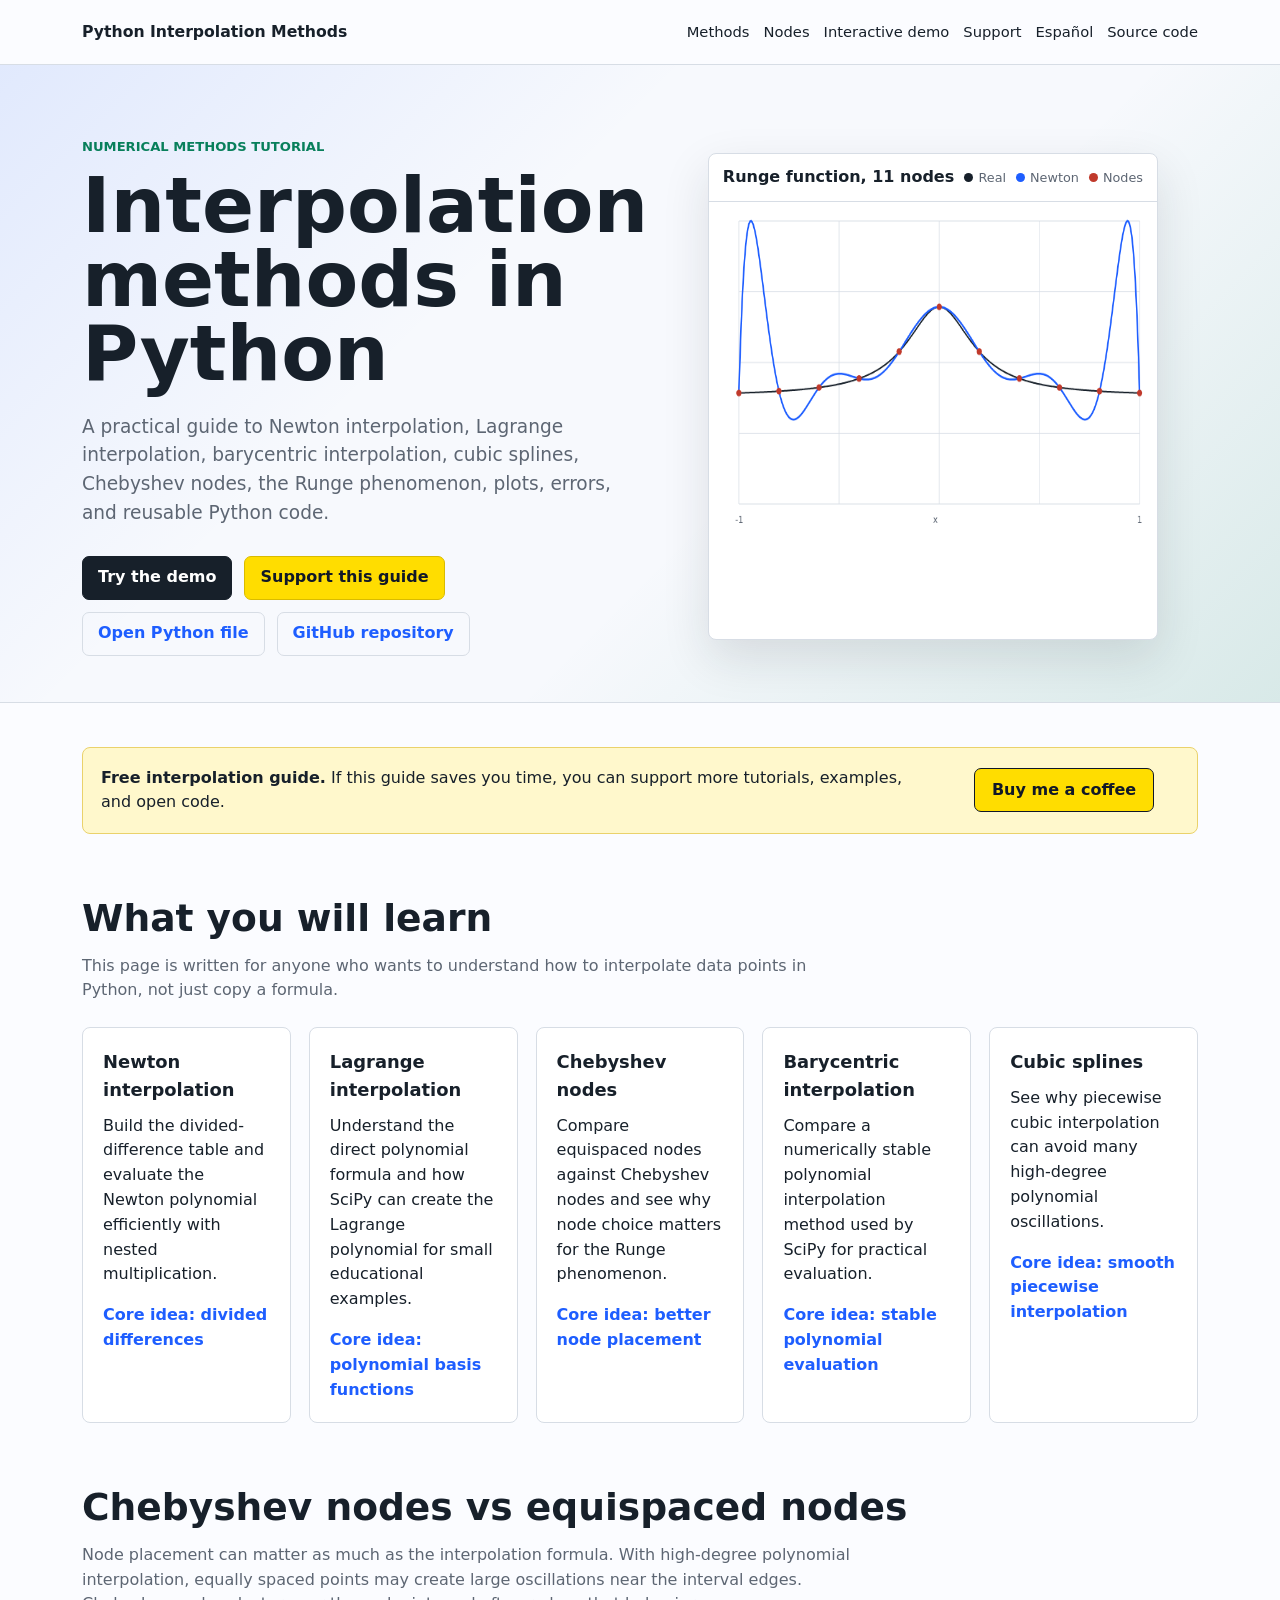
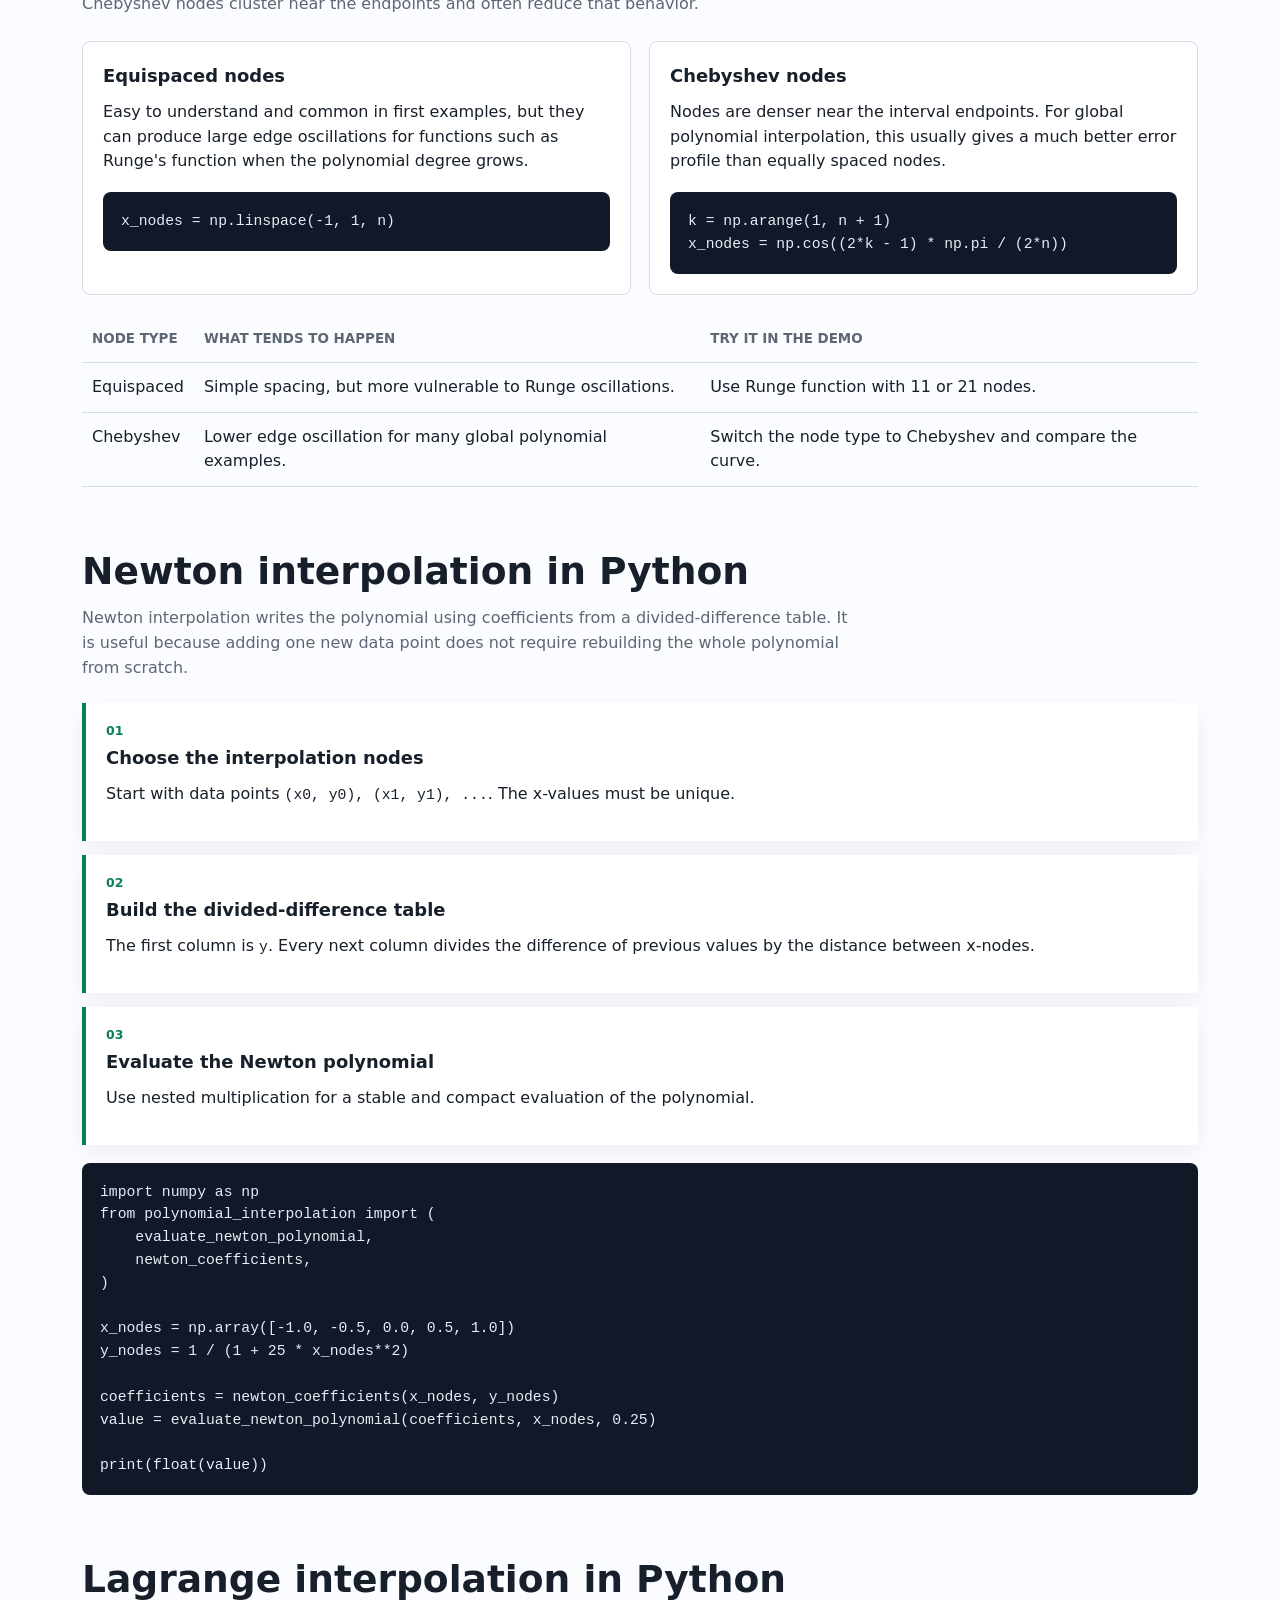
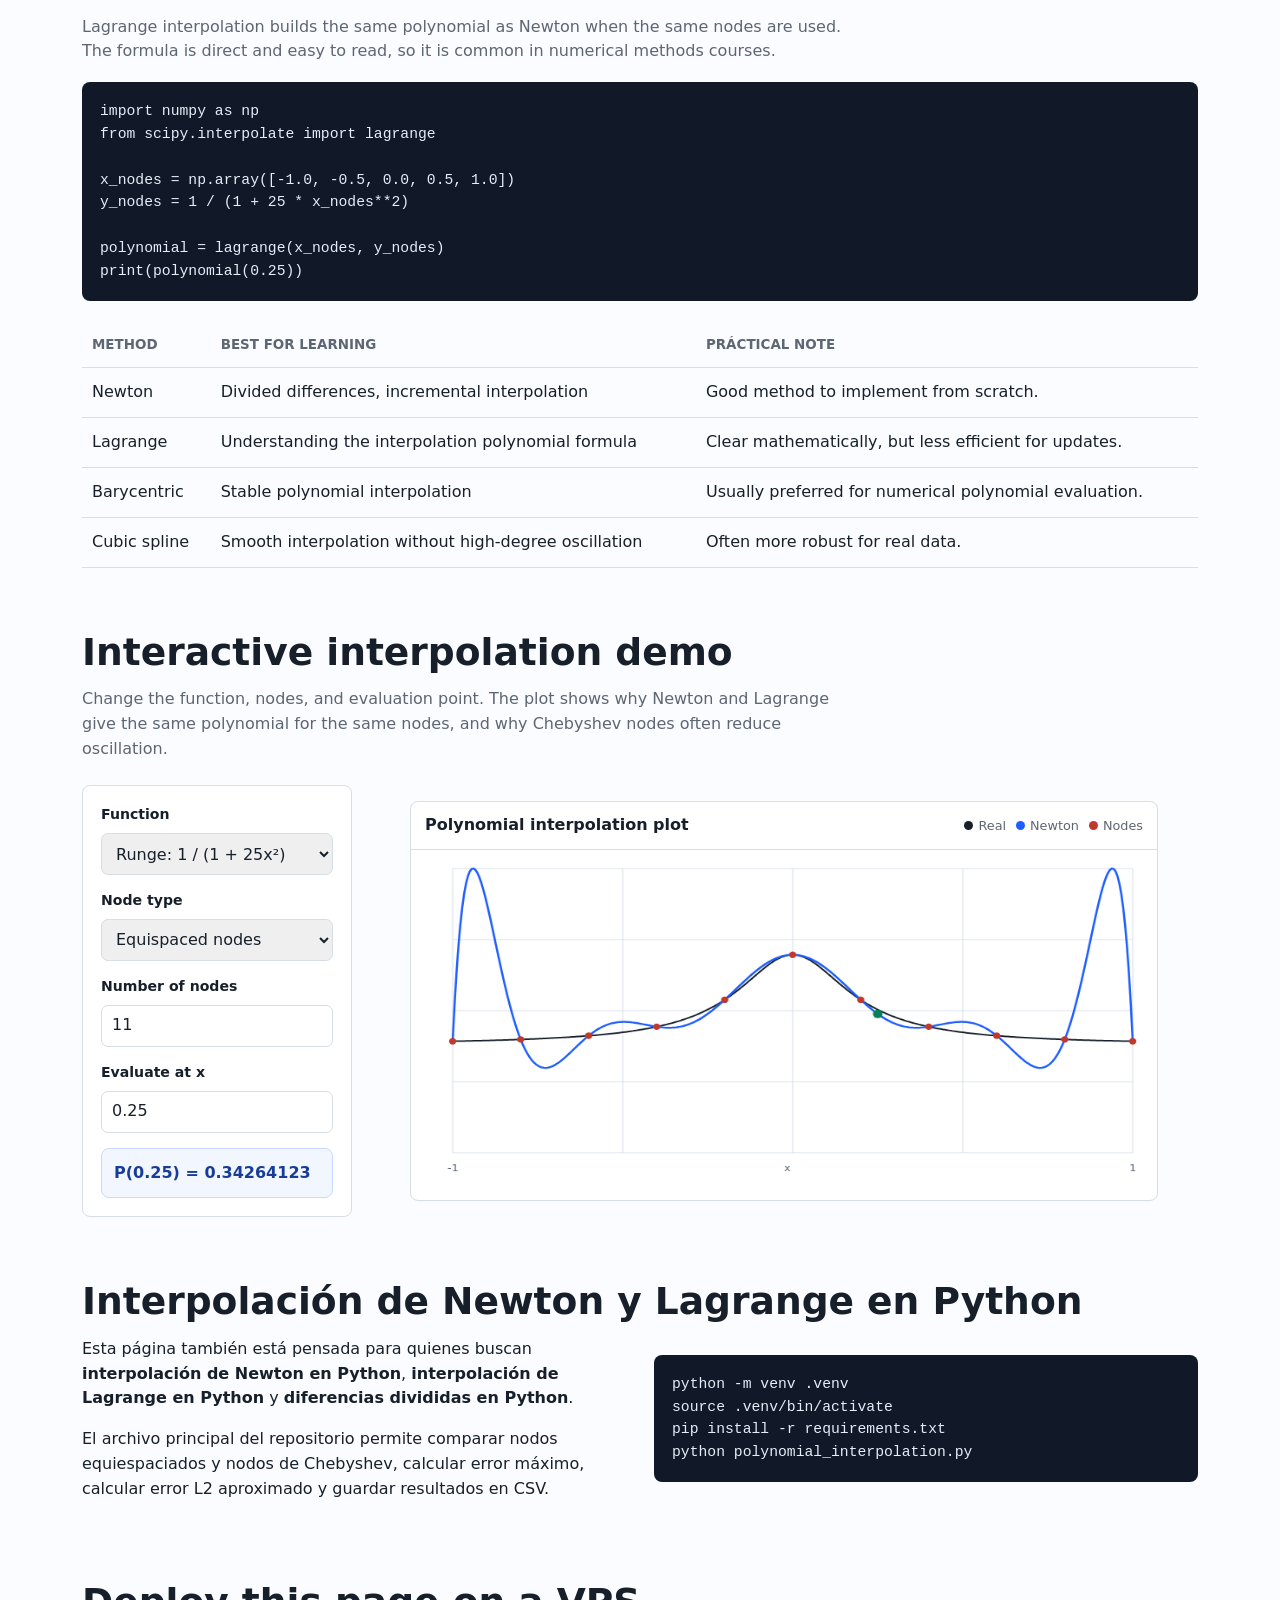
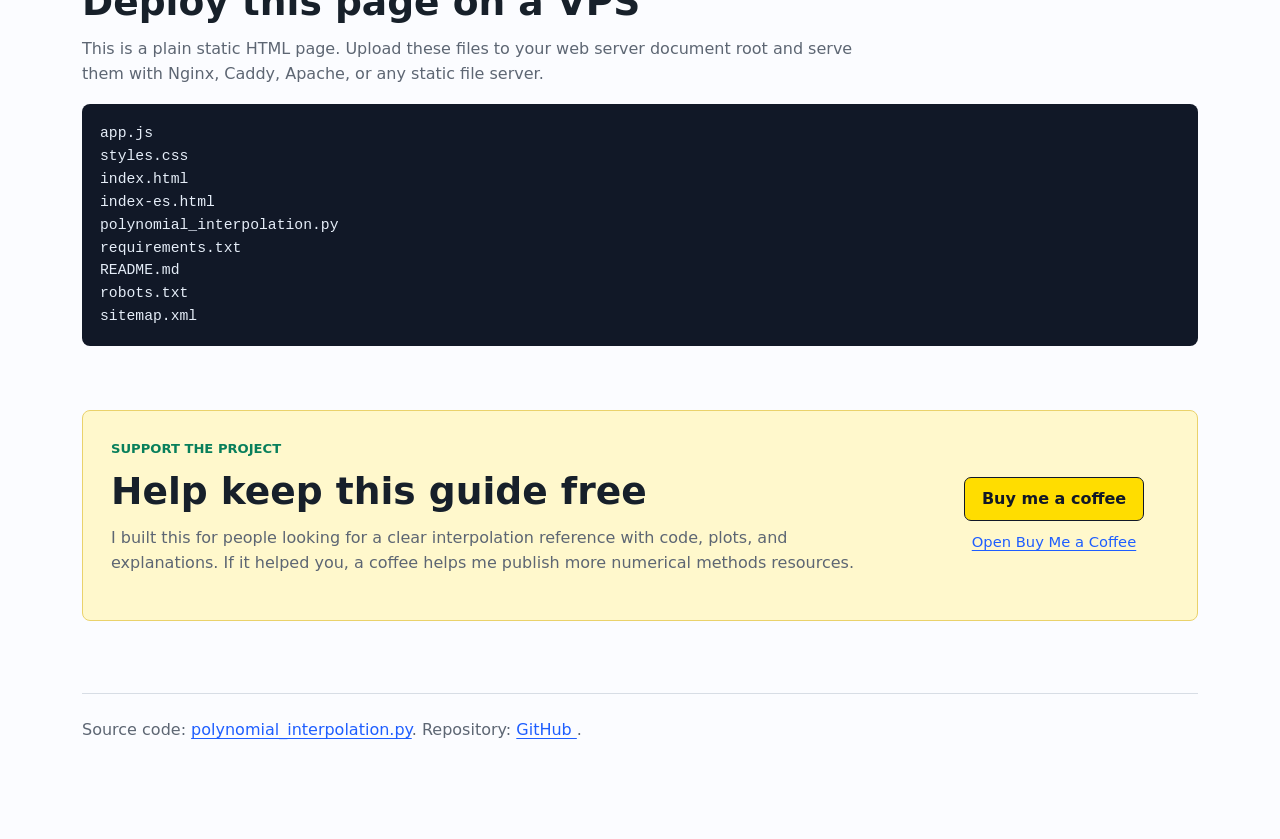
==== web/index.html @ 64d9ab90 "Add interactive Newton interpolation demo site Introduces a static web page with guides and interact" ====
<!doctype html>
<html lang="en">
  <head>
    <meta charset="utf-8">
    <meta name="viewport" content="width=device-width, initial-scale=1">
    <title>Interpolation Methods in Python | Newton, Lagrange, Splines</title>
    <meta
      name="description"
      content="Learn interpolation methods in Python: Newton, Lagrange, barycentric interpolation, cubic splines, divided differences, Chebyshev nodes, plots, and source code."
    >
    <meta
      name="keywords"
      content="Newton interpolation Python, Lagrange interpolation Python, barycentric interpolation Python, cubic splines Python, divided differences Python, polynomial interpolation Python, Chebyshev nodes Python, Runge phenomenon, numerical methods Python, SciPy interpolation"
    >
    <meta name="author" content="Jon Ramos">
    <meta name="robots" content="index, follow, max-image-preview:large">
    <link
      rel="canonical"
      href="https://jonramos.dev/newton-lagrange-interpolation-python/index.html"
    >
    <link
      rel="alternate"
      hreflang="en"
      href="https://jonramos.dev/newton-lagrange-interpolation-python/index.html"
    >
    <link
      rel="alternate"
      hreflang="es"
      href="https://jonramos.dev/newton-lagrange-interpolation-python/index-es.html"
    >
    <link
      rel="alternate"
      hreflang="x-default"
      href="https://jonramos.dev/newton-lagrange-interpolation-python/index.html"
    >
    <meta property="og:type" content="website">
    <meta
      property="og:title"
      content="Interpolation Methods in Python"
    >
    <meta
      property="og:description"
      content="A practical guide to Newton, Lagrange, barycentric interpolation, cubic splines, Chebyshev nodes, and the Runge phenomenon."
    >
    <meta name="twitter:card" content="summary_large_image">
    <meta
      name="twitter:title"
      content="Interpolation Methods in Python"
    >
    <meta
      name="twitter:description"
      content="Learn Newton, Lagrange, barycentric interpolation and cubic splines in Python with interactive examples."
    >
    <script type="application/ld+json">
      {
        "@context": "https://schema.org",
        "@type": "SoftwareSourceCode",
        "name": "Interpolation Methods in Python",
        "description": "Practical guide and Python source code for Newton interpolation, Lagrange interpolation, barycentric interpolation, cubic splines, divided differences, Chebyshev nodes and the Runge phenomenon.",
        "programmingLanguage": "Python",
        "learningResourceType": "Tutorial",
        "keywords": [
          "Newton interpolation Python",
          "Lagrange interpolation Python",
          "barycentric interpolation Python",
          "cubic splines Python",
          "divided differences Python",
          "polynomial interpolation",
          "Chebyshev nodes",
          "Runge phenomenon"
        ],
        "codeRepository": "https://github.com/jramosg/newton-interpolation-method-python"
      }
    </script>
    <link rel="stylesheet" href="styles.css">
  </head>
  <body>
    <header>
      <nav aria-label="Main navigation">
        <strong>Python Interpolation Methods</strong>
        <div>
          <a href="#methods">Methods</a>
          <a href="#nodes">Nodes</a>
          <a href="#demo">Interactive demo</a>
          <a href="#support">Support</a>
          <a href="index-es.html" lang="es">Español</a>
          <a href="polynomial_interpolation.py">Source code</a>
        </div>
      </nav>
    </header>

    <div class="hero">
      <div class="hero-inner">
        <div>
          <p class="eyebrow">Numerical methods tutorial</p>
          <h1>Interpolation methods in Python</h1>
          <p class="lead">
            A practical guide to Newton interpolation, Lagrange
            interpolation, barycentric interpolation, cubic splines, Chebyshev
            nodes, the Runge phenomenon, plots, errors, and reusable Python
            code.
          </p>
          <div class="hero-actions">
            <a class="button primary" href="#demo">Try the demo</a>
            <a class="button coffee-link" href="#support">
              Support this guide
            </a>
            <a class="button" href="polynomial_interpolation.py">
              Open Python file
            </a>
            <a
              class="button"
              href="https://github.com/jramosg/newton-interpolation-method-python"
            >
              GitHub repository
            </a>
          </div>
        </div>
        <figure class="hero-visual" aria-label="Interpolation plot preview">
          <div class="visual-toolbar">
            <strong>Runge function, 11 nodes</strong>
            <div class="legend">
              <span><i class="dot" style="background:#17202a"></i>Real</span>
              <span><i class="dot" style="background:#1e5eff"></i>Newton</span>
              <span><i class="dot" style="background:#c0392b"></i>Nodes</span>
            </div>
          </div>
          <canvas id="heroChart" width="720" height="420"></canvas>
        </figure>
      </div>
    </div>

    <main>
      <section class="support-strip" aria-label="Support this free guide">
        <div>
          <strong>Free interpolation guide.</strong>
          If this guide saves you time, you can support more tutorials,
          examples, and open code.
        </div>
        <div class="coffee-button">
          <a class="coffee-cta" href="https://www.buymeacoffee.com/jramosg">
            Buy me a coffee
          </a>
        </div>
      </section>

      <section id="methods" aria-labelledby="what">
        <h2 id="what">What you will learn</h2>
        <p class="section-lead">
          This page is written for anyone who wants to understand how to
          interpolate data points in Python, not just copy a formula.
        </p>
        <div class="grid">
          <article class="card">
            <h3>Newton interpolation</h3>
            <p>
              Build the divided-difference table and evaluate the Newton
              polynomial efficiently with nested multiplication.
            </p>
            <strong>Core idea: divided differences</strong>
          </article>
          <article class="card">
            <h3>Lagrange interpolation</h3>
            <p>
              Understand the direct polynomial formula and how SciPy can create
              the Lagrange polynomial for small educational examples.
            </p>
            <strong>Core idea: polynomial basis functions</strong>
          </article>
          <article class="card">
            <h3>Chebyshev nodes</h3>
            <p>
              Compare equispaced nodes against Chebyshev nodes and see why node
              choice matters for the Runge phenomenon.
            </p>
            <strong>Core idea: better node placement</strong>
          </article>
          <article class="card">
            <h3>Barycentric interpolation</h3>
            <p>
              Compare a numerically stable polynomial interpolation method used
              by SciPy for practical evaluation.
            </p>
            <strong>Core idea: stable polynomial evaluation</strong>
          </article>
          <article class="card">
            <h3>Cubic splines</h3>
            <p>
              See why piecewise cubic interpolation can avoid many high-degree
              polynomial oscillations.
            </p>
            <strong>Core idea: smooth piecewise interpolation</strong>
          </article>
        </div>
      </section>

      <section id="nodes" aria-labelledby="nodes-title">
        <h2 id="nodes-title">Chebyshev nodes vs equispaced nodes</h2>
        <p class="section-lead">
          Node placement can matter as much as the interpolation formula. With
          high-degree polynomial interpolation, equally spaced points may create
          large oscillations near the interval edges. Chebyshev nodes cluster
          near the endpoints and often reduce that behavior.
        </p>
        <div class="comparison-grid">
          <article class="card">
            <h3>Equispaced nodes</h3>
            <p>
              Easy to understand and common in first examples, but they can
              produce large edge oscillations for functions such as Runge's
              function when the polynomial degree grows.
            </p>
            <pre><code>x_nodes = np.linspace(-1, 1, n)</code></pre>
          </article>
          <article class="card">
            <h3>Chebyshev nodes</h3>
            <p>
              Nodes are denser near the interval endpoints. For global
              polynomial interpolation, this usually gives a much better error
              profile than equally spaced nodes.
            </p>
            <pre><code>k = np.arange(1, n + 1)
x_nodes = np.cos((2*k - 1) * np.pi / (2*n))</code></pre>
          </article>
        </div>
        <table>
          <thead>
            <tr>
              <th>Node type</th>
              <th>What tends to happen</th>
              <th>Try it in the demo</th>
            </tr>
          </thead>
          <tbody>
            <tr>
              <td>Equispaced</td>
              <td>Simple spacing, but more vulnerable to Runge oscillations.</td>
              <td>Use Runge function with 11 or 21 nodes.</td>
            </tr>
            <tr>
              <td>Chebyshev</td>
              <td>Lower edge oscillation for many global polynomial examples.</td>
              <td>Switch the node type to Chebyshev and compare the curve.</td>
            </tr>
          </tbody>
        </table>
      </section>

      <section id="newton" aria-labelledby="newton-title">
        <h2 id="newton-title">Newton interpolation in Python</h2>
        <p class="section-lead">
          Newton interpolation writes the polynomial using coefficients from a
          divided-difference table. It is useful because adding one new data
          point does not require rebuilding the whole polynomial from scratch.
        </p>
        <div class="steps">
          <article class="step">
            <h3>Choose the interpolation nodes</h3>
            <p>
              Start with data points <code>(x0, y0), (x1, y1), ...</code>.
              The x-values must be unique.
            </p>
          </article>
          <article class="step">
            <h3>Build the divided-difference table</h3>
            <p>
              The first column is <code>y</code>. Every next column divides the
              difference of previous values by the distance between x-nodes.
            </p>
          </article>
          <article class="step">
            <h3>Evaluate the Newton polynomial</h3>
            <p>
              Use nested multiplication for a stable and compact evaluation of
              the polynomial.
            </p>
          </article>
        </div>
        <pre><code>import numpy as np
from polynomial_interpolation import (
    evaluate_newton_polynomial,
    newton_coefficients,
)

x_nodes = np.array([-1.0, -0.5, 0.0, 0.5, 1.0])
y_nodes = 1 / (1 + 25 * x_nodes**2)

coefficients = newton_coefficients(x_nodes, y_nodes)
value = evaluate_newton_polynomial(coefficients, x_nodes, 0.25)

print(float(value))</code></pre>
      </section>

      <section id="lagrange" aria-labelledby="lagrange-title">
        <h2 id="lagrange-title">Lagrange interpolation in Python</h2>
        <p class="section-lead">
          Lagrange interpolation builds the same polynomial as Newton when the
          same nodes are used. The formula is direct and easy to read, so it is
          common in numerical methods courses.
        </p>
        <pre><code>import numpy as np
from scipy.interpolate import lagrange

x_nodes = np.array([-1.0, -0.5, 0.0, 0.5, 1.0])
y_nodes = 1 / (1 + 25 * x_nodes**2)

polynomial = lagrange(x_nodes, y_nodes)
print(polynomial(0.25))</code></pre>
        <table>
          <thead>
            <tr>
              <th>Method</th>
              <th>Best for learning</th>
              <th>Práctical note</th>
            </tr>
          </thead>
          <tbody>
            <tr>
              <td>Newton</td>
              <td>Divided differences, incremental interpolation</td>
              <td>Good method to implement from scratch.</td>
            </tr>
            <tr>
              <td>Lagrange</td>
              <td>Understanding the interpolation polynomial formula</td>
              <td>Clear mathematically, but less efficient for updates.</td>
            </tr>
            <tr>
              <td>Barycentric</td>
              <td>Stable polynomial interpolation</td>
              <td>Usually preferred for numerical polynomial evaluation.</td>
            </tr>
            <tr>
              <td>Cubic spline</td>
              <td>Smooth interpolation without high-degree oscillation</td>
              <td>Often more robust for real data.</td>
            </tr>
          </tbody>
        </table>
      </section>

      <section id="demo" aria-labelledby="demo-title">
        <h2 id="demo-title">Interactive interpolation demo</h2>
        <p class="section-lead">
          Change the function, nodes, and evaluation point. The plot shows why
          Newton and Lagrange give the same polynomial for the same nodes, and
          why Chebyshev nodes often reduce oscillation.
        </p>
        <div class="demo">
          <aside class="controls" aria-label="Interpolation controls">
            <div class="field">
              <label for="functionSelect">Function</label>
              <select id="functionSelect">
                <option value="runge">Runge: 1 / (1 + 25x²)</option>
                <option value="sin">sin(x)</option>
                <option value="gaussian">exp(-20x²)</option>
              </select>
            </div>
            <div class="field">
              <label for="nodeSelect">Node type</label>
              <select id="nodeSelect">
                <option value="equispaced">Equispaced nodes</option>
                <option value="chebyshev">Chebyshev nodes</option>
              </select>
            </div>
            <div class="field">
              <label for="countInput">Number of nodes</label>
              <input id="countInput" type="number" min="3" max="25" value="11">
            </div>
            <div class="field">
              <label for="pointInput">Evaluate at x</label>
              <input
                id="pointInput"
                type="number"
                min="-1"
                max="1"
                step="0.05"
                value="0.25"
              >
            </div>
            <div class="result" id="demoResult">P(0.25) = ...</div>
          </aside>
          <figure class="wide-visual">
            <div class="visual-toolbar">
              <strong>Polynomial interpolation plot</strong>
              <div class="legend">
                <span><i class="dot" style="background:#17202a"></i>Real</span>
                <span><i class="dot" style="background:#1e5eff"></i>Newton</span>
                <span><i class="dot" style="background:#c0392b"></i>Nodes</span>
              </div>
            </div>
            <canvas id="demoChart" width="860" height="430"></canvas>
          </figure>
        </div>
      </section>

      <section id="spanish" aria-labelledby="spanish-title">
        <h2 id="spanish-title">Interpolación de Newton y Lagrange en Python</h2>
        <div class="split">
          <div>
            <p>
              Esta página también está pensada para quienes buscan
              <strong>interpolación de Newton en Python</strong>,
              <strong>interpolación de Lagrange en Python</strong> y
              <strong>diferencias divididas en Python</strong>.
            </p>
            <p>
              El archivo principal del repositorio permite comparar nodos
              equiespaciados y nodos de Chebyshev, calcular error máximo,
              calcular error L2 aproximado y guardar resultados en CSV.
            </p>
          </div>
          <div>
            <pre><code>python -m venv .venv
source .venv/bin/activate
pip install -r requirements.txt
python polynomial_interpolation.py</code></pre>
          </div>
        </div>
      </section>

      <section aria-labelledby="deploy-title">
        <h2 id="deploy-title">Deploy this page on a VPS</h2>
        <p class="section-lead">
          This is a plain static HTML page. Upload these files to your web
          server document root and serve them with Nginx, Caddy, Apache, or any
          static file server.
        </p>
        <pre><code>app.js
styles.css
index.html
index-es.html
polynomial_interpolation.py
requirements.txt
README.md
robots.txt
sitemap.xml</code></pre>
      </section>

      <section id="support" class="support-panel" aria-labelledby="support-title">
        <div>
          <p class="eyebrow">Support the project</p>
          <h2 id="support-title">Help keep this guide free</h2>
          <p class="section-lead">
            I built this for people looking for a clear interpolation reference
            with code, plots, and explanations. If it helped you, a coffee helps
            me publish more numerical methods resources.
          </p>
        </div>
        <div class="coffee-button">
          <a class="coffee-cta" href="https://www.buymeacoffee.com/jramosg">
            Buy me a coffee
          </a>
          <p>
            <a href="https://www.buymeacoffee.com/jramosg">
              Open Buy Me a Coffee
            </a>
          </p>
        </div>
      </section>

      <footer>
        <p>
          Source code:
          <a href="polynomial_interpolation.py">polynomial_interpolation.py</a>.
          Repository:
          <a href="https://github.com/jramosg/newton-interpolation-method-python">
            GitHub
          </a>.
        </p>
      </footer>
    </main>

    <script src="app.js" defer></script>
    <script
      data-name="BMC-Widget"
      data-cfasync="false"
      src="https://cdnjs.buymeacoffee.com/1.0.0/widget.prod.min.js"
      data-id="jramosg"
      data-description="Support me on Buy Me a Coffee!"
      data-message=""
      data-color="#FFDD00"
      data-position="Right"
      data-x_margin="18"
      data-y_margin="18"
    ></script>
  </body>
</html>
---- web/styles.css ----
:root {
  color-scheme: light;
  --ink: #17202a;
  --muted: #5d6673;
  --line: #d7dde5;
  --paper: #fbfcff;
  --panel: #ffffff;
  --blue: #1e5eff;
  --green: #087f5b;
  --red: #c0392b;
  --amber: #b56b00;
  --violet: #6846c6;
  --code: #111827;
  --code-text: #e5edf8;
  --shadow: 0 18px 48px rgba(24, 32, 42, 0.12);
}

* {
  box-sizing: border-box;
}

html {
  scroll-behavior: smooth;
}

body {
  margin: 0;
  background: var(--paper);
  color: var(--ink);
  font-family:
    Inter, ui-sans-serif, system-ui, -apple-system, BlinkMacSystemFont,
    "Segoe UI", sans-serif;
  line-height: 1.55;
}

a {
  color: var(--blue);
  text-decoration-thickness: 0.09em;
  text-underline-offset: 0.18em;
}

header {
  border-bottom: 1px solid var(--line);
  background: rgba(251, 252, 255, 0.94);
  position: sticky;
  top: 0;
  z-index: 20;
  backdrop-filter: blur(14px);
}

nav {
  align-items: center;
  display: flex;
  gap: 18px;
  justify-content: space-between;
  margin: 0 auto;
  max-width: 1160px;
  min-height: 64px;
  padding: 0 22px;
}

nav strong {
  font-size: 0.98rem;
}

nav div {
  align-items: center;
  display: flex;
  flex-wrap: wrap;
  gap: 14px;
}

nav a {
  color: var(--ink);
  font-size: 0.92rem;
  text-decoration: none;
}

.hero {
  background:
    linear-gradient(135deg, rgba(30, 94, 255, 0.1), transparent 36%),
    linear-gradient(315deg, rgba(8, 127, 91, 0.13), transparent 40%),
    #f7f9fd;
  border-bottom: 1px solid var(--line);
}

.hero-inner {
  display: grid;
  gap: 34px;
  grid-template-columns: minmax(0, 1.02fr) minmax(320px, 0.98fr);
  margin: 0 auto;
  max-width: 1160px;
  padding: 72px 22px 46px;
}

.eyebrow {
  color: var(--green);
  font-size: 0.82rem;
  font-weight: 800;
  letter-spacing: 0;
  margin: 0 0 12px;
  text-transform: uppercase;
}

h1 {
  font-size: clamp(2.35rem, 6vw, 5.15rem);
  line-height: 0.96;
  margin: 0;
  max-width: 880px;
}

.lead {
  color: var(--muted);
  font-size: 1.16rem;
  margin: 22px 0 0;
  max-width: 720px;
}

.hero-actions {
  display: flex;
  flex-wrap: wrap;
  gap: 12px;
  margin-top: 28px;
}

.button {
  align-items: center;
  border: 1px solid var(--line);
  border-radius: 7px;
  display: inline-flex;
  font-weight: 750;
  min-height: 44px;
  padding: 0 15px;
  text-decoration: none;
}

.button.primary {
  background: var(--ink);
  border-color: var(--ink);
  color: white;
}

.button.coffee-link {
  background: #ffdd00;
  border-color: #d9bb00;
  color: #111827;
}

.hero-visual {
  align-self: stretch;
  background: var(--panel);
  border: 1px solid var(--line);
  border-radius: 8px;
  box-shadow: var(--shadow);
  min-height: 380px;
  overflow: hidden;
}

.visual-toolbar {
  align-items: center;
  border-bottom: 1px solid var(--line);
  display: flex;
  gap: 10px;
  justify-content: space-between;
  min-height: 48px;
  padding: 0 14px;
}

.legend {
  align-items: center;
  color: var(--muted);
  display: flex;
  flex-wrap: wrap;
  font-size: 0.8rem;
  gap: 10px;
}

.legend span {
  align-items: center;
  display: inline-flex;
  gap: 5px;
}

.dot {
  border-radius: 50%;
  display: inline-block;
  height: 9px;
  width: 9px;
}

canvas {
  display: block;
  height: 332px;
  width: 100%;
}

main {
  margin: 0 auto;
  max-width: 1160px;
  padding: 44px 22px 80px;
}

section {
  margin-top: 64px;
}

h2 {
  font-size: clamp(1.55rem, 3vw, 2.35rem);
  line-height: 1.1;
  margin: 0 0 14px;
}

h3 {
  font-size: 1.12rem;
  margin: 0 0 10px;
}

p {
  margin: 0 0 16px;
}

.section-lead {
  color: var(--muted);
  max-width: 780px;
}

.grid {
  display: grid;
  gap: 18px;
  grid-template-columns: repeat(5, minmax(0, 1fr));
  margin-top: 24px;
}

.comparison-grid {
  display: grid;
  gap: 18px;
  grid-template-columns: repeat(2, minmax(0, 1fr));
  margin-top: 24px;
}

.card {
  background: var(--panel);
  border: 1px solid var(--line);
  border-radius: 8px;
  padding: 20px;
}

.card strong {
  color: var(--blue);
}

.support-strip,
.support-panel {
  align-items: center;
  background: #fff8cc;
  border: 1px solid #ead26b;
  border-radius: 8px;
  display: flex;
  gap: 18px;
  justify-content: space-between;
  padding: 18px;
}

.support-strip {
  margin-top: 0;
}

.support-panel {
  margin-top: 64px;
  padding: 28px;
}

.coffee-button {
  align-items: center;
  display: flex;
  flex-direction: column;
  gap: 10px;
  min-width: 230px;
}

.coffee-button p {
  font-size: 0.92rem;
  margin: 0;
}

.coffee-cta {
  align-items: center;
  background: #ffdd00;
  border: 1px solid #111827;
  border-radius: 7px;
  color: #111827;
  display: inline-flex;
  font-weight: 800;
  justify-content: center;
  min-height: 44px;
  min-width: 180px;
  padding: 0 16px;
  text-decoration: none;
}

.steps {
  counter-reset: steps;
  display: grid;
  gap: 14px;
  margin-top: 22px;
}

.step {
  background: var(--panel);
  border-left: 4px solid var(--green);
  box-shadow: 0 8px 22px rgba(24, 32, 42, 0.06);
  padding: 18px 20px;
}

.step::before {
  color: var(--green);
  content: counter(steps, decimal-leading-zero);
  counter-increment: steps;
  display: block;
  font-size: 0.78rem;
  font-weight: 800;
  margin-bottom: 4px;
}

pre {
  background: var(--code);
  border-radius: 8px;
  color: var(--code-text);
  margin: 18px 0 0;
  overflow-x: auto;
  padding: 18px;
}

code {
  font-family:
    "SFMono-Regular", Consolas, "Liberation Mono", Menlo, monospace;
  font-size: 0.92em;
}

.demo {
  display: grid;
  gap: 18px;
  grid-template-columns: 270px minmax(0, 1fr);
  margin-top: 24px;
}

.controls {
  background: var(--panel);
  border: 1px solid var(--line);
  border-radius: 8px;
  padding: 18px;
}

label {
  display: block;
  font-size: 0.88rem;
  font-weight: 750;
  margin-bottom: 7px;
}

select,
input {
  border: 1px solid var(--line);
  border-radius: 7px;
  color: var(--ink);
  font: inherit;
  min-height: 42px;
  padding: 0 10px;
  width: 100%;
}

.field {
  margin-bottom: 15px;
}

.result {
  background: #f2f6ff;
  border: 1px solid #c9d8ff;
  border-radius: 8px;
  color: #183d99;
  font-weight: 750;
  padding: 12px;
}

.wide-visual {
  background: var(--panel);
  border: 1px solid var(--line);
  border-radius: 8px;
  overflow: hidden;
}

table {
  border-collapse: collapse;
  margin-top: 22px;
  width: 100%;
}

th,
td {
  border-bottom: 1px solid var(--line);
  padding: 12px 10px;
  text-align: left;
  vertical-align: top;
}

th {
  color: var(--muted);
  font-size: 0.84rem;
  text-transform: uppercase;
}

.split {
  display: grid;
  gap: 28px;
  grid-template-columns: minmax(0, 1fr) minmax(0, 1fr);
}

footer {
  border-top: 1px solid var(--line);
  color: var(--muted);
  margin-top: 72px;
  padding-top: 24px;
}

@media (max-width: 860px) {
  nav {
    align-items: flex-start;
    flex-direction: column;
    padding: 14px 18px;
  }

  .hero-inner,
  .demo,
  .split {
    grid-template-columns: 1fr;
  }

  .grid {
    grid-template-columns: 1fr;
  }

  .comparison-grid {
    grid-template-columns: 1fr;
  }

  .support-strip,
  .support-panel {
    align-items: flex-start;
    flex-direction: column;
  }

  .hero-inner {
    padding-top: 42px;
  }
}
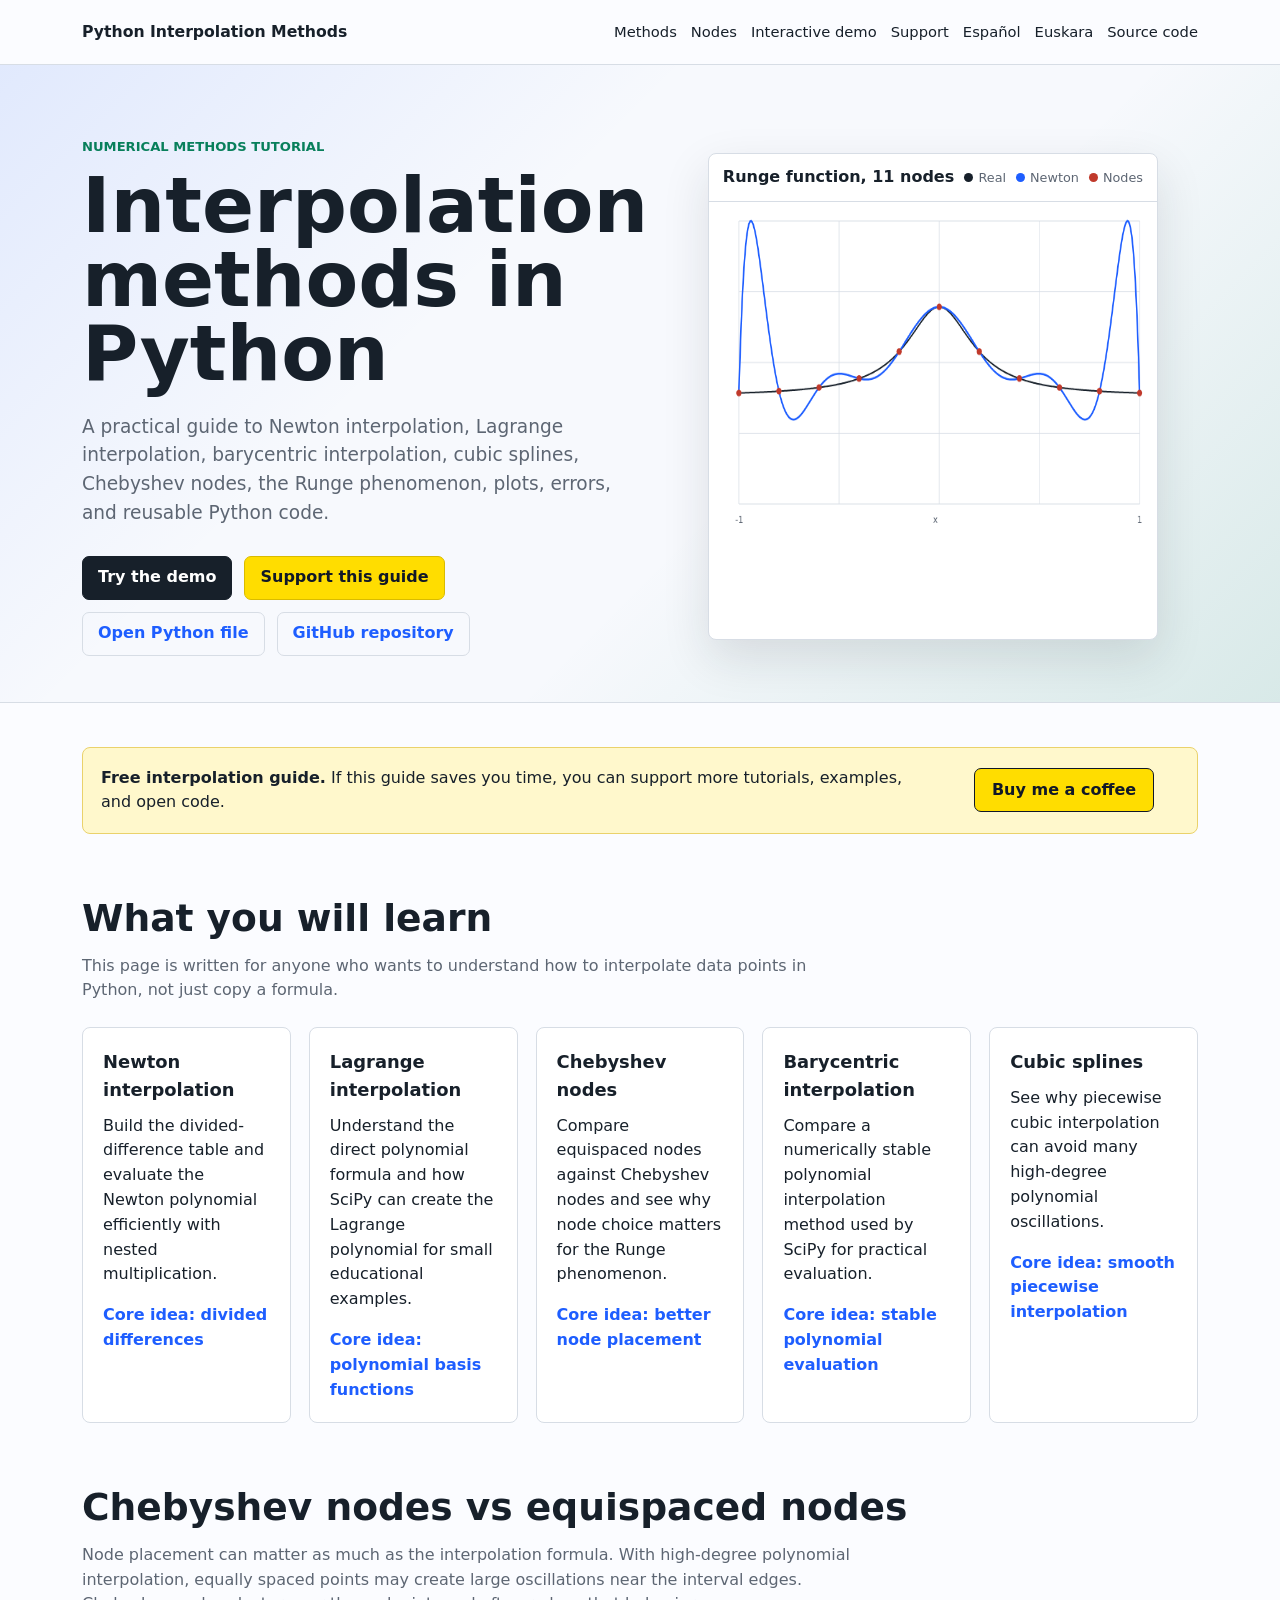
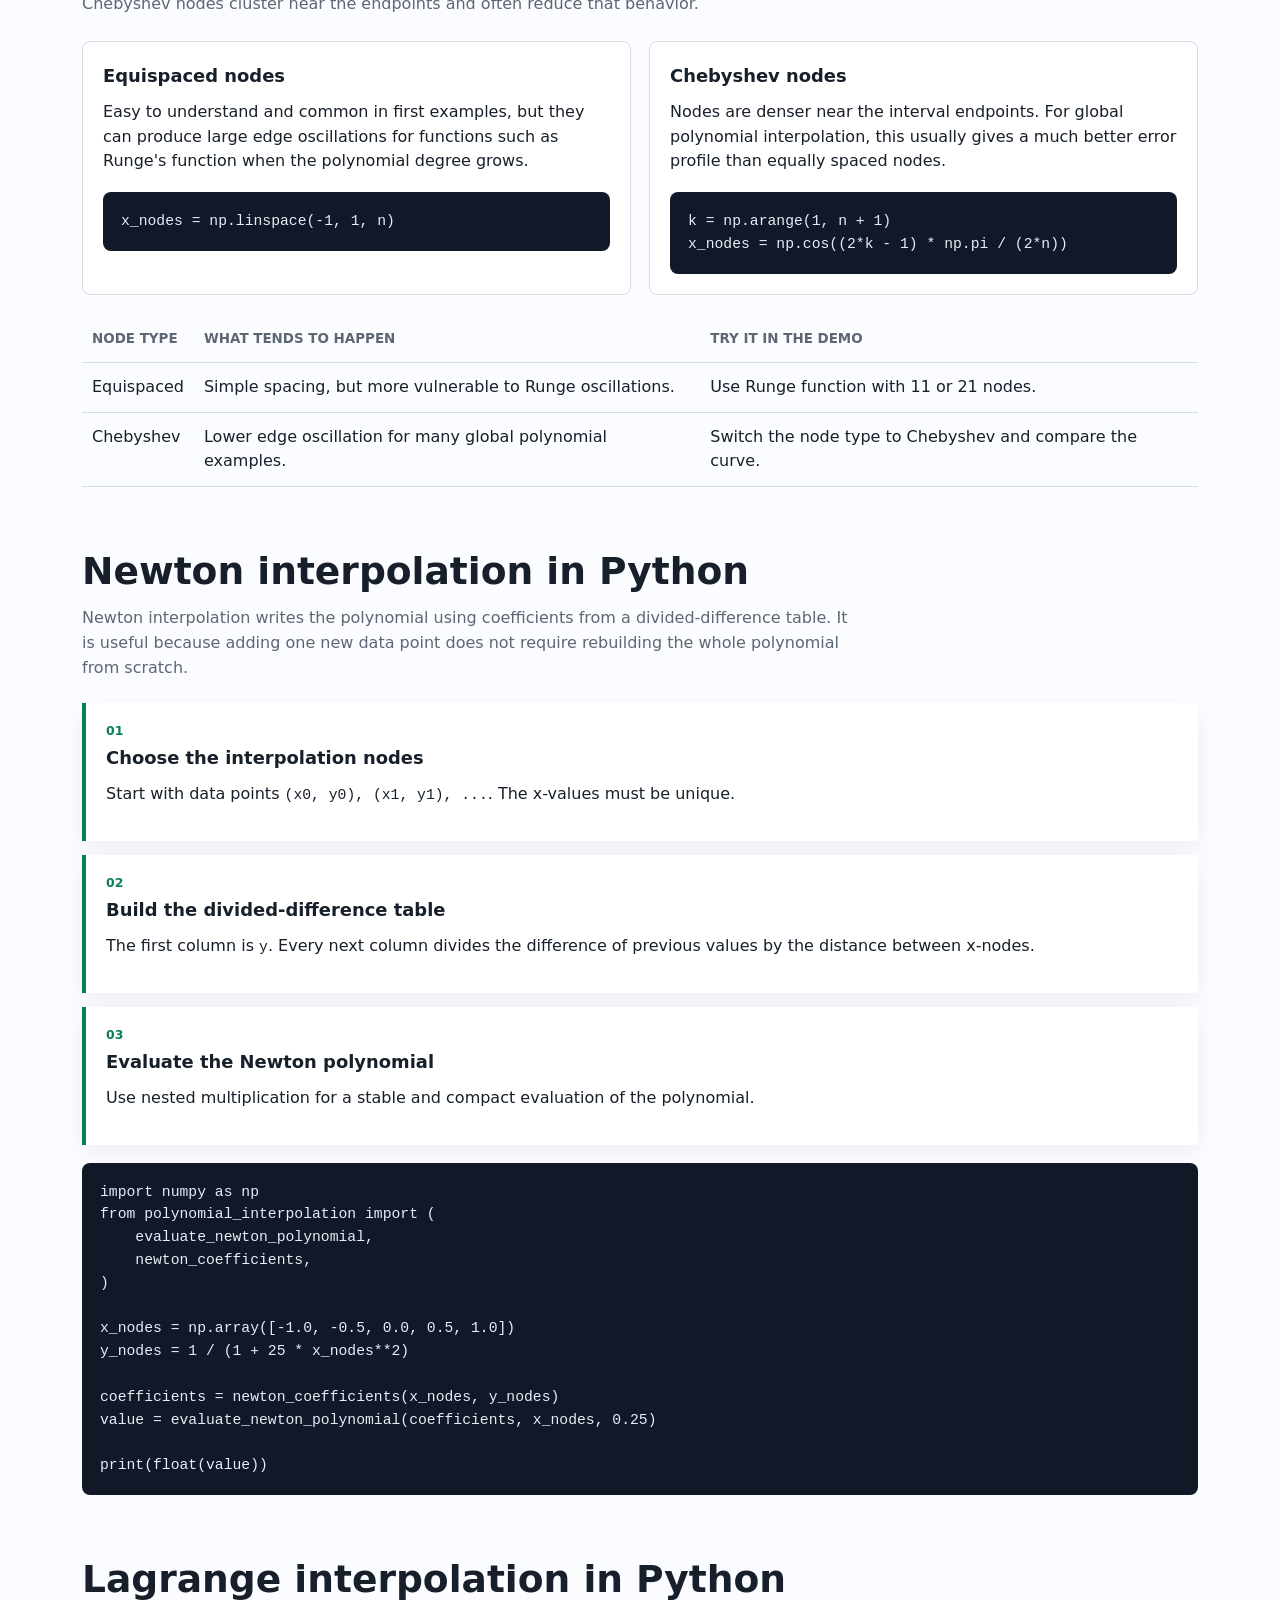
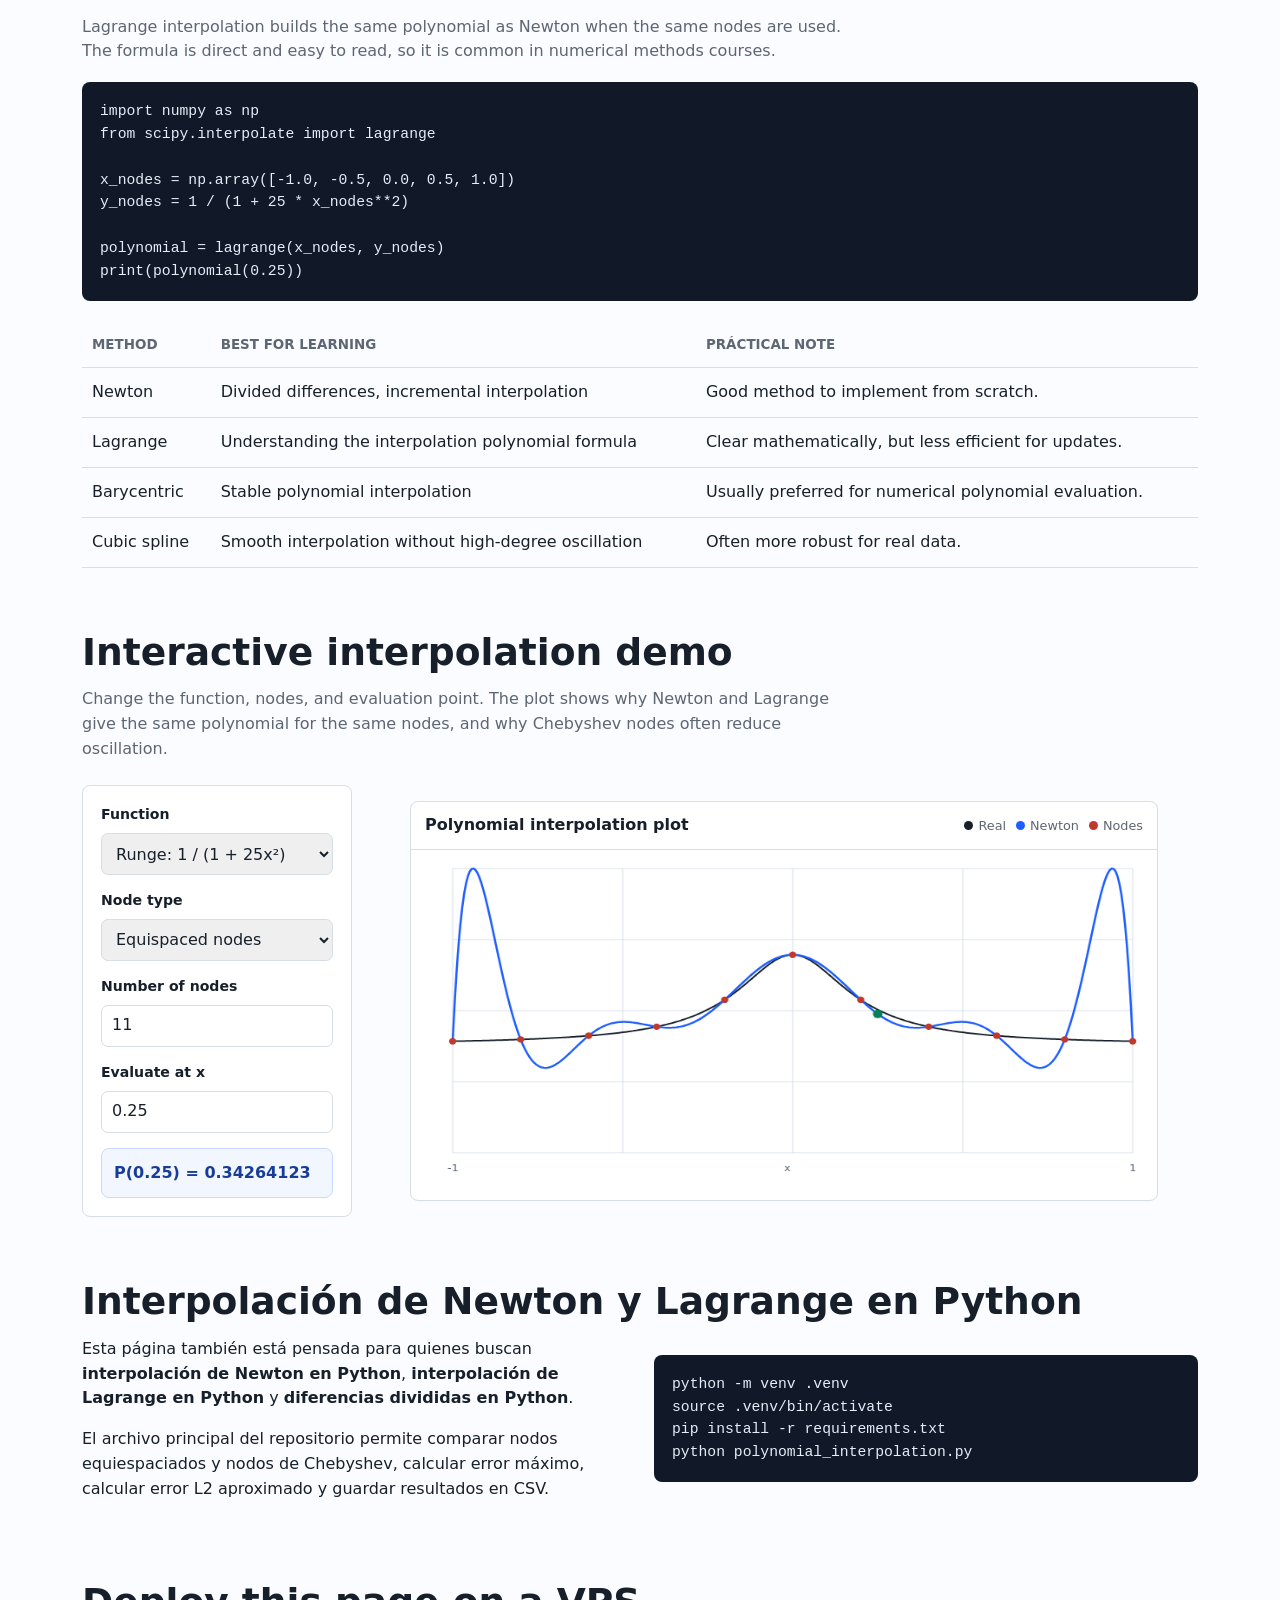
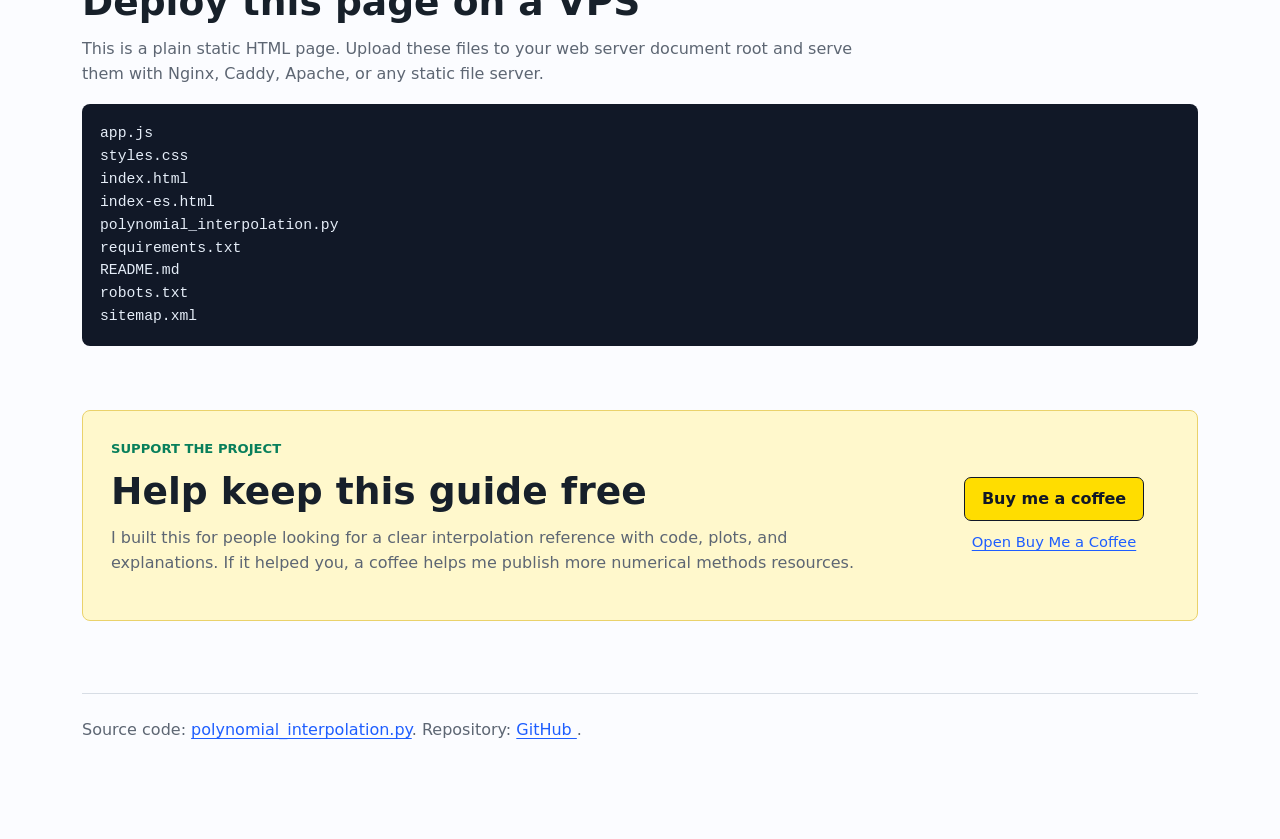
==== commit baf2fabd: "Add Euskara language support to the project This update includes the addition of a new Euskara (Basq" ====
--- a/web/index.html
+++ b/web/index.html
@@ -27,6 +27,11 @@
       rel="alternate"
       hreflang="es"
       href="https://jonramos.dev/newton-lagrange-interpolation-python/index-es.html"
+    >
+    <link
+      rel="alternate"
+      hreflang="eu"
+      href="https://jonramos.dev/newton-lagrange-interpolation-python/index-eu.html"
     >
     <link
       rel="alternate"
@@ -84,6 +89,7 @@
           <a href="#demo">Interactive demo</a>
           <a href="#support">Support</a>
           <a href="index-es.html" lang="es">Español</a>
+          <a href="index-eu.html" lang="eu">Euskara</a>
           <a href="polynomial_interpolation.py">Source code</a>
         </div>
       </nav>
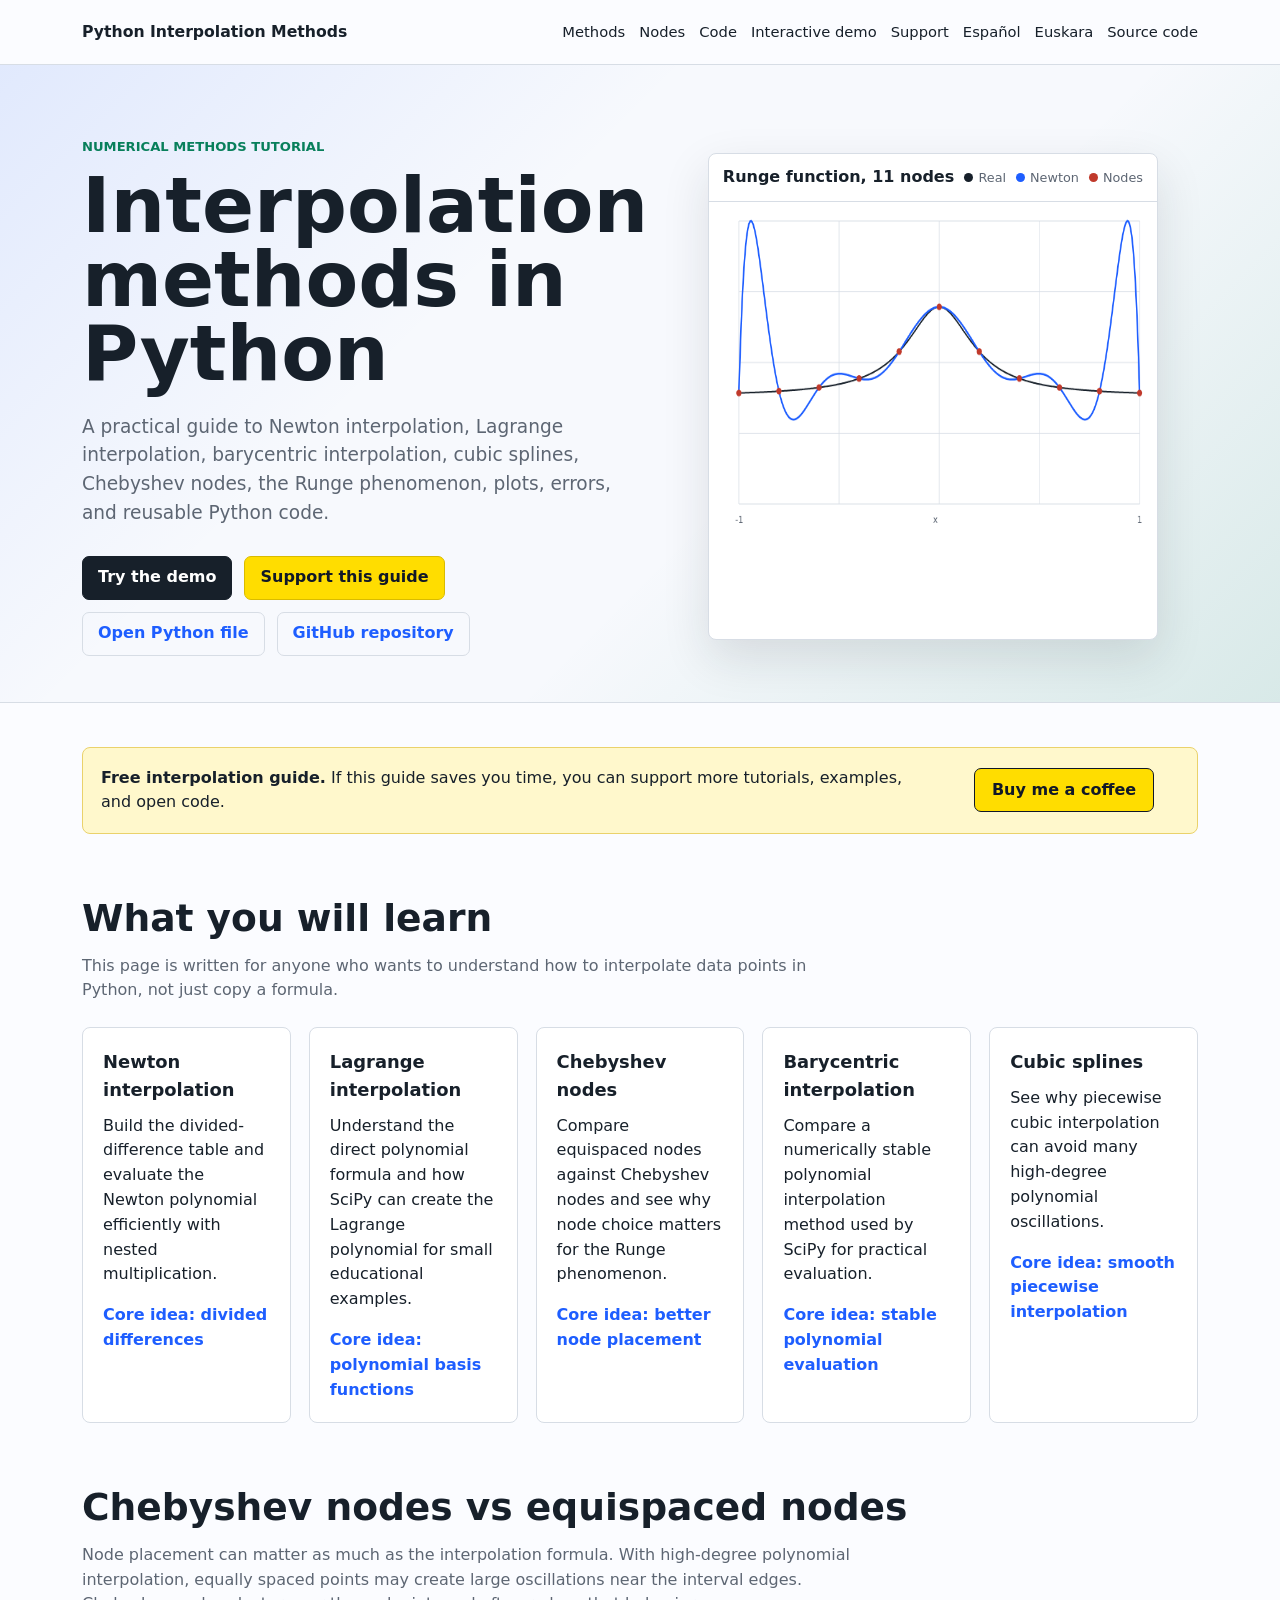
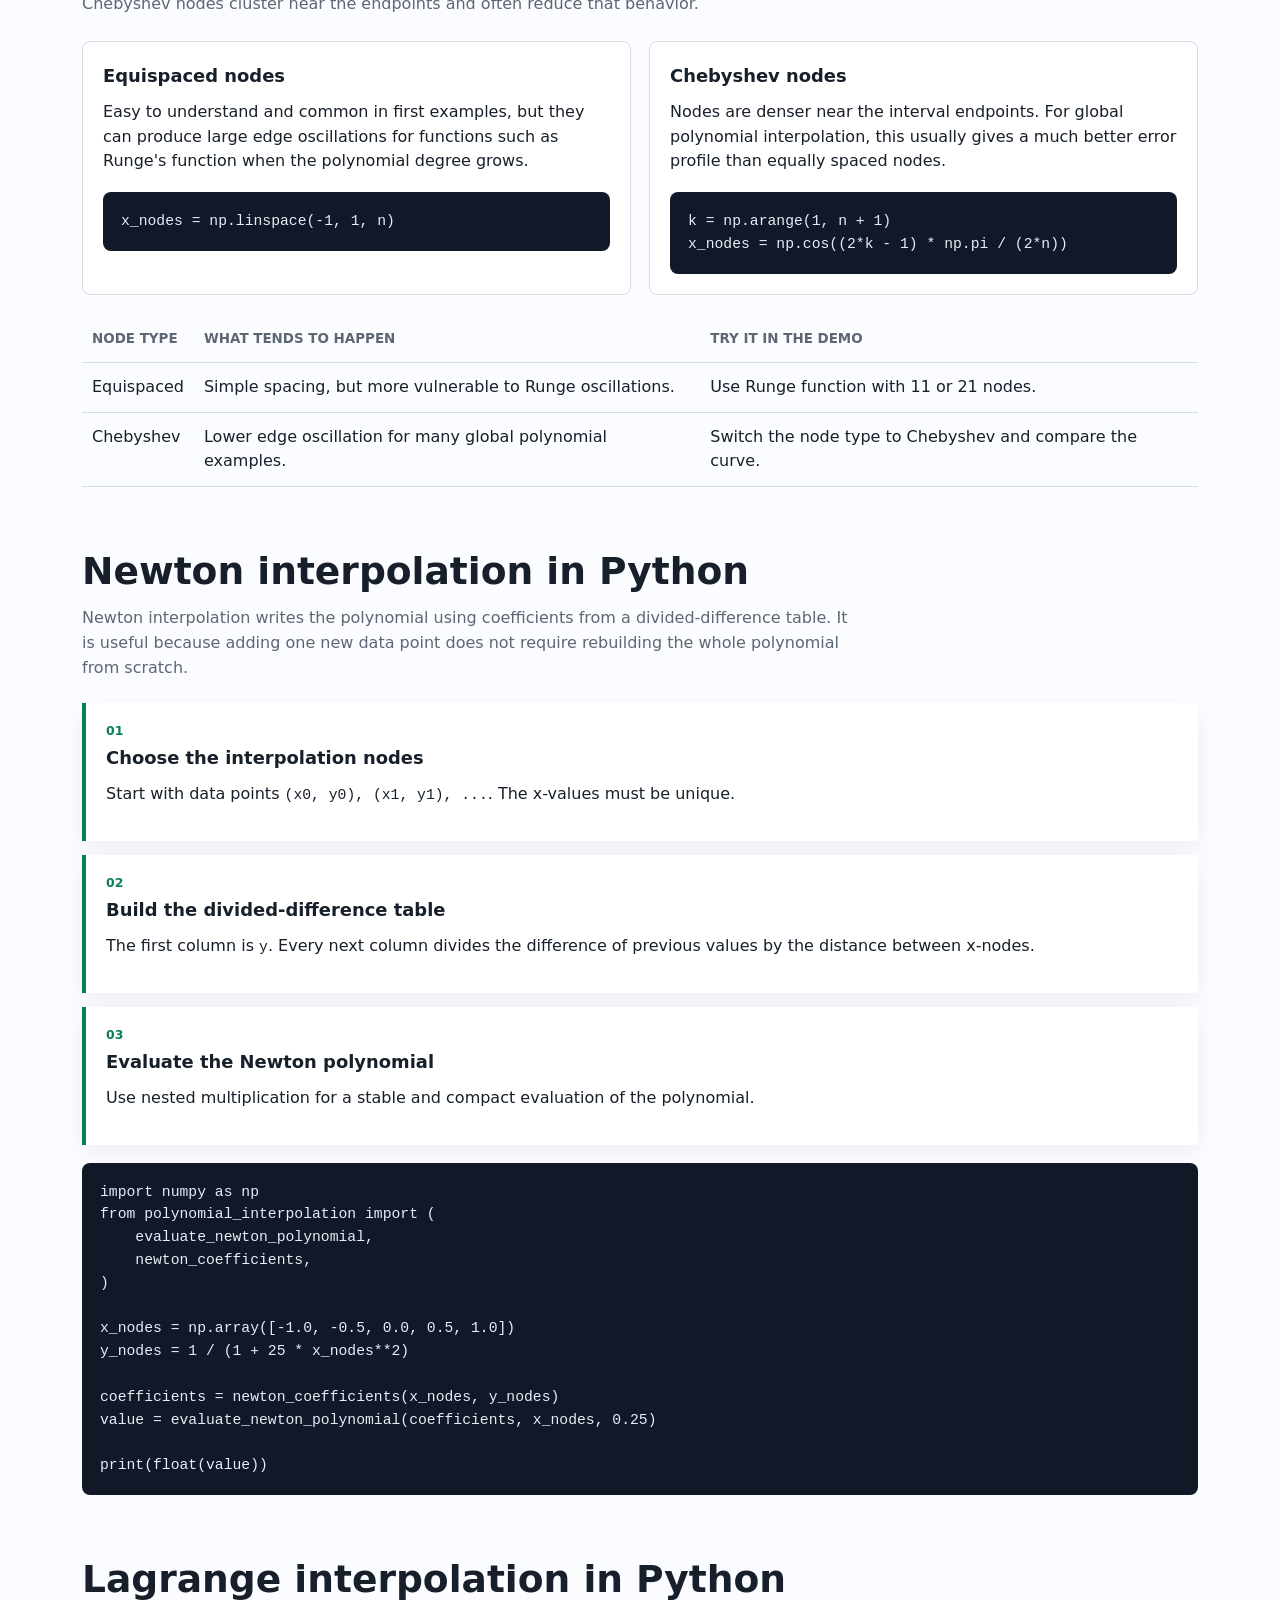
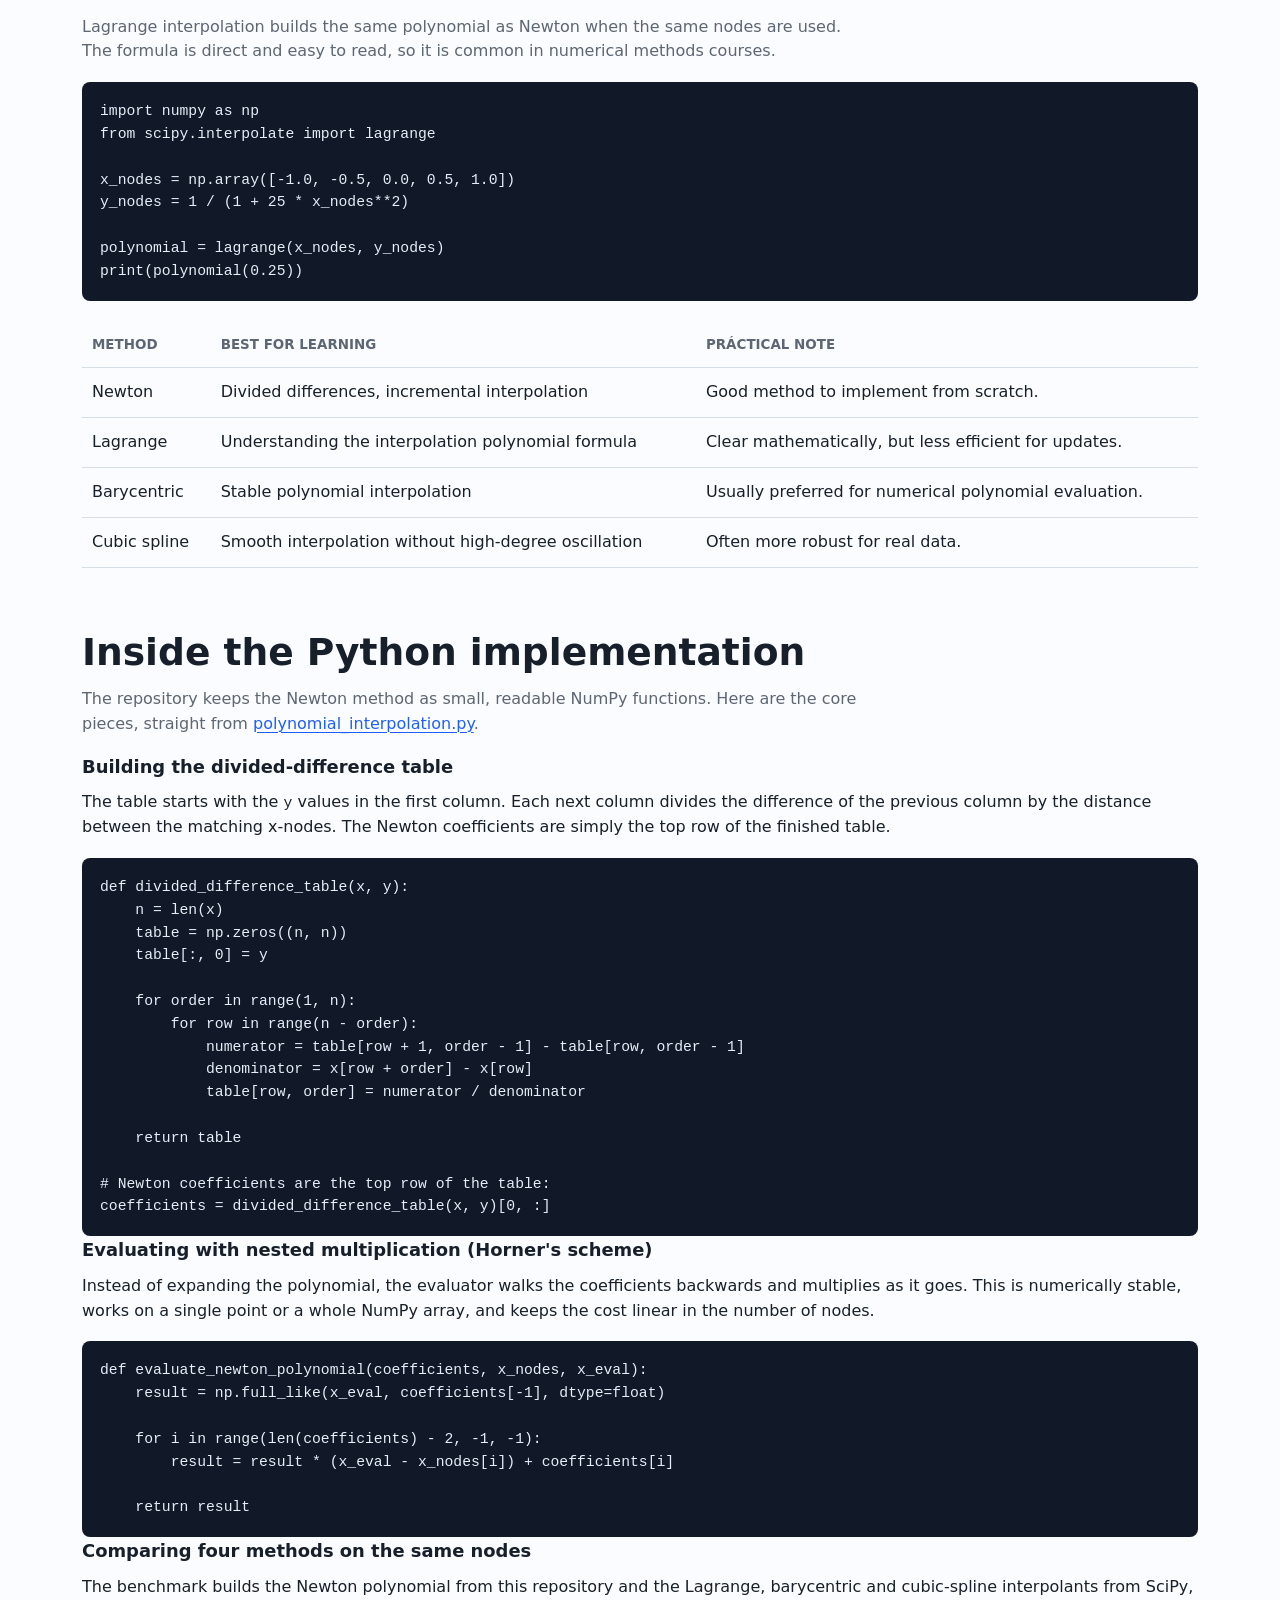
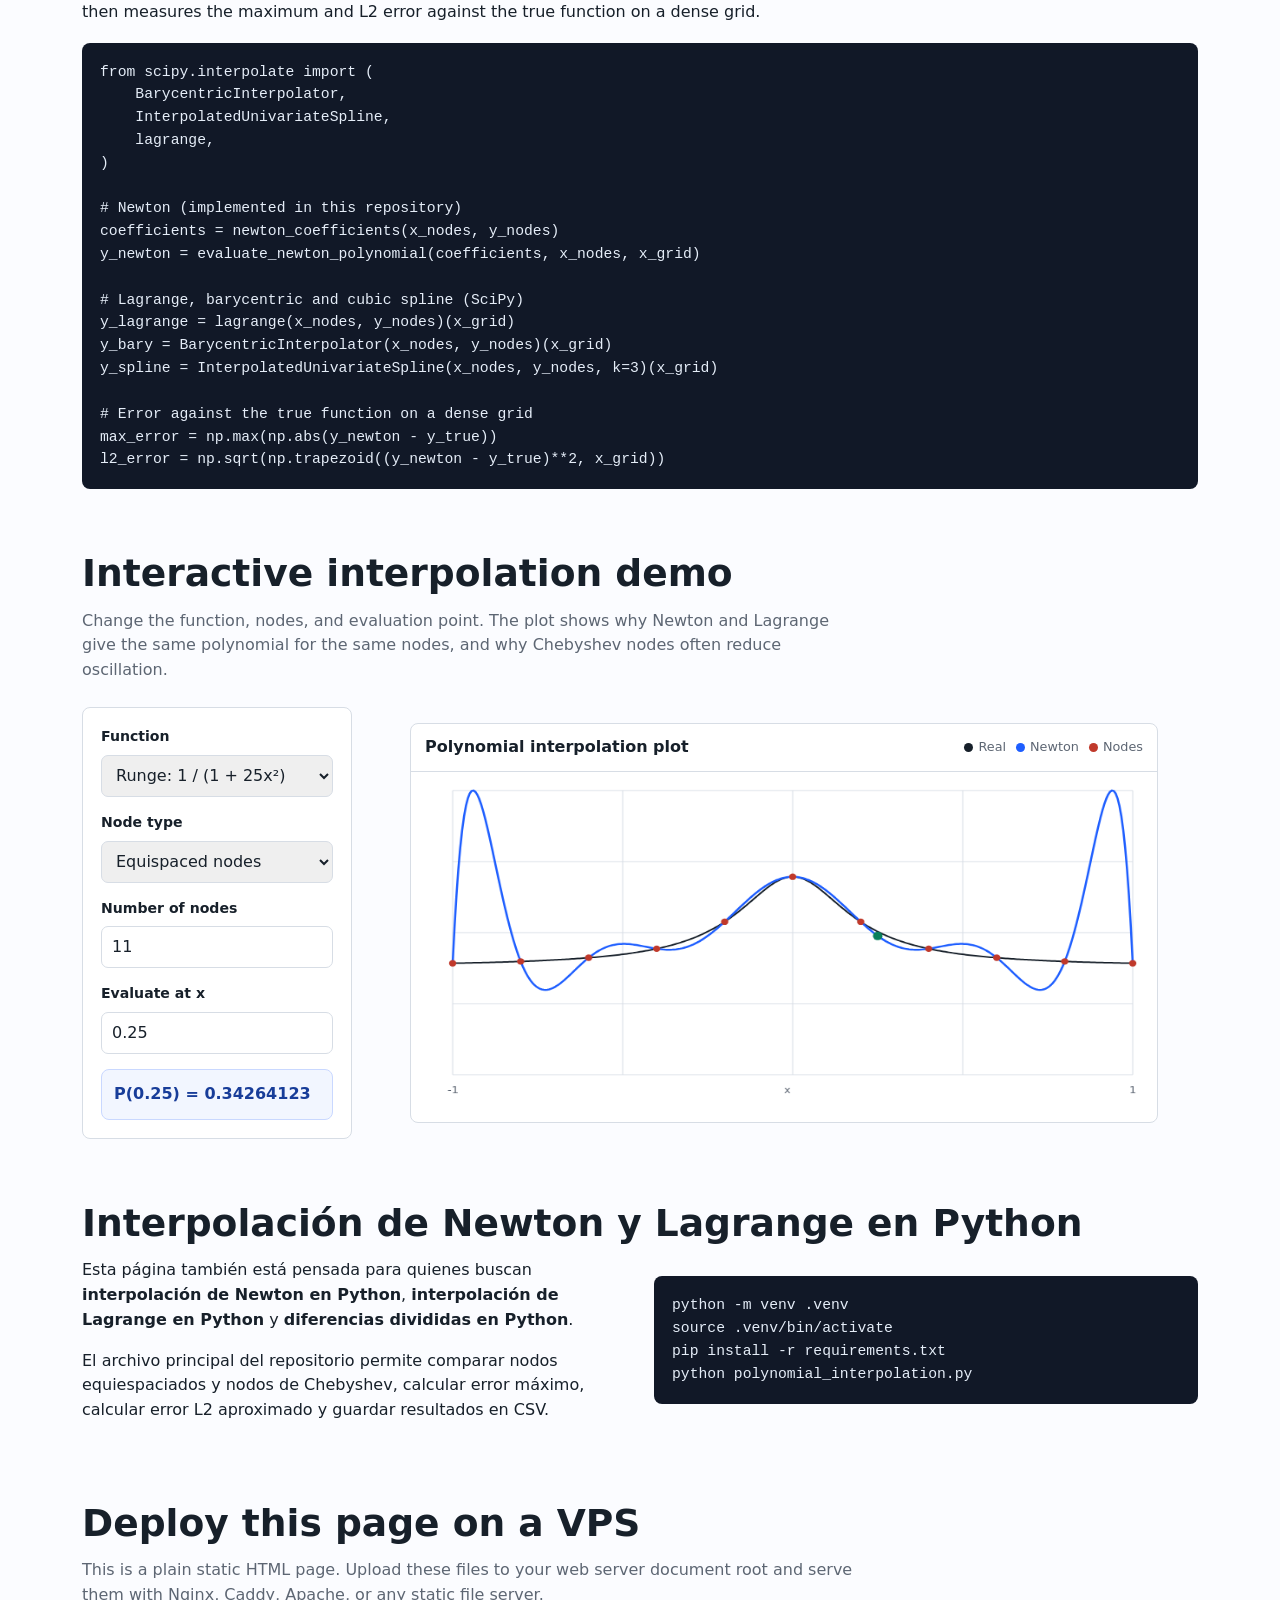
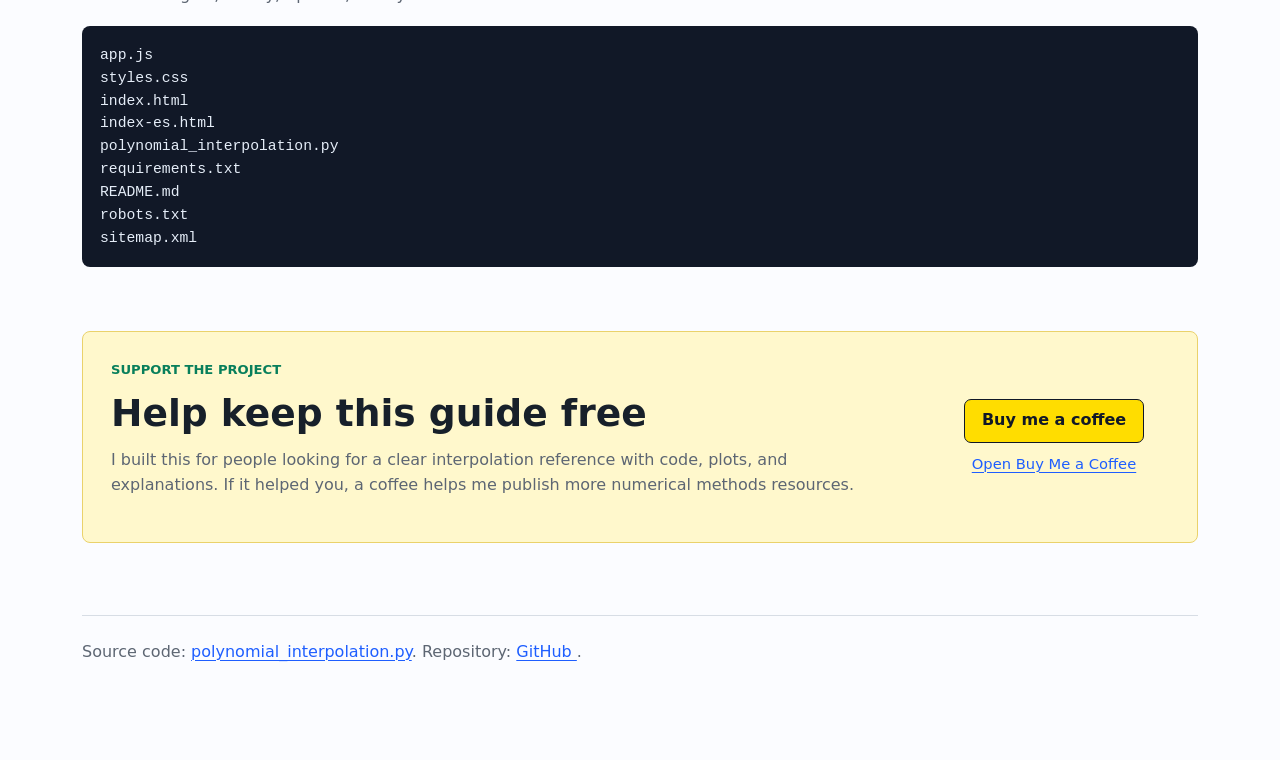
==== commit bc91df18: "Add implementation section to documentation Enhance the documentation by adding an 'Implementation' " ====
--- a/web/index.html
+++ b/web/index.html
@@ -86,6 +86,7 @@
         <div>
           <a href="#methods">Methods</a>
           <a href="#nodes">Nodes</a>
+          <a href="#implementation">Code</a>
           <a href="#demo">Interactive demo</a>
           <a href="#support">Support</a>
           <a href="index-es.html" lang="es">Español</a>
@@ -343,6 +344,79 @@
             </tr>
           </tbody>
         </table>
+      </section>
+
+      <section id="implementation" aria-labelledby="implementation-title">
+        <h2 id="implementation-title">Inside the Python implementation</h2>
+        <p class="section-lead">
+          The repository keeps the Newton method as small, readable NumPy
+          functions. Here are the core pieces, straight from
+          <a href="polynomial_interpolation.py">polynomial_interpolation.py</a>.
+        </p>
+
+        <h3>Building the divided-difference table</h3>
+        <p>
+          The table starts with the <code>y</code> values in the first column.
+          Each next column divides the difference of the previous column by the
+          distance between the matching x-nodes. The Newton coefficients are
+          simply the top row of the finished table.
+        </p>
+        <pre><code>def divided_difference_table(x, y):
+    n = len(x)
+    table = np.zeros((n, n))
+    table[:, 0] = y
+
+    for order in range(1, n):
+        for row in range(n - order):
+            numerator = table[row + 1, order - 1] - table[row, order - 1]
+            denominator = x[row + order] - x[row]
+            table[row, order] = numerator / denominator
+
+    return table
+
+# Newton coefficients are the top row of the table:
+coefficients = divided_difference_table(x, y)[0, :]</code></pre>
+
+        <h3>Evaluating with nested multiplication (Horner's scheme)</h3>
+        <p>
+          Instead of expanding the polynomial, the evaluator walks the
+          coefficients backwards and multiplies as it goes. This is numerically
+          stable, works on a single point or a whole NumPy array, and keeps the
+          cost linear in the number of nodes.
+        </p>
+        <pre><code>def evaluate_newton_polynomial(coefficients, x_nodes, x_eval):
+    result = np.full_like(x_eval, coefficients[-1], dtype=float)
+
+    for i in range(len(coefficients) - 2, -1, -1):
+        result = result * (x_eval - x_nodes[i]) + coefficients[i]
+
+    return result</code></pre>
+
+        <h3>Comparing four methods on the same nodes</h3>
+        <p>
+          The benchmark builds the Newton polynomial from this repository and
+          the Lagrange, barycentric and cubic-spline interpolants from SciPy,
+          then measures the maximum and L2 error against the true function on a
+          dense grid.
+        </p>
+        <pre><code>from scipy.interpolate import (
+    BarycentricInterpolator,
+    InterpolatedUnivariateSpline,
+    lagrange,
+)
+
+# Newton (implemented in this repository)
+coefficients = newton_coefficients(x_nodes, y_nodes)
+y_newton = evaluate_newton_polynomial(coefficients, x_nodes, x_grid)
+
+# Lagrange, barycentric and cubic spline (SciPy)
+y_lagrange = lagrange(x_nodes, y_nodes)(x_grid)
+y_bary = BarycentricInterpolator(x_nodes, y_nodes)(x_grid)
+y_spline = InterpolatedUnivariateSpline(x_nodes, y_nodes, k=3)(x_grid)
+
+# Error against the true function on a dense grid
+max_error = np.max(np.abs(y_newton - y_true))
+l2_error = np.sqrt(np.trapezoid((y_newton - y_true)**2, x_grid))</code></pre>
       </section>
 
       <section id="demo" aria-labelledby="demo-title">
